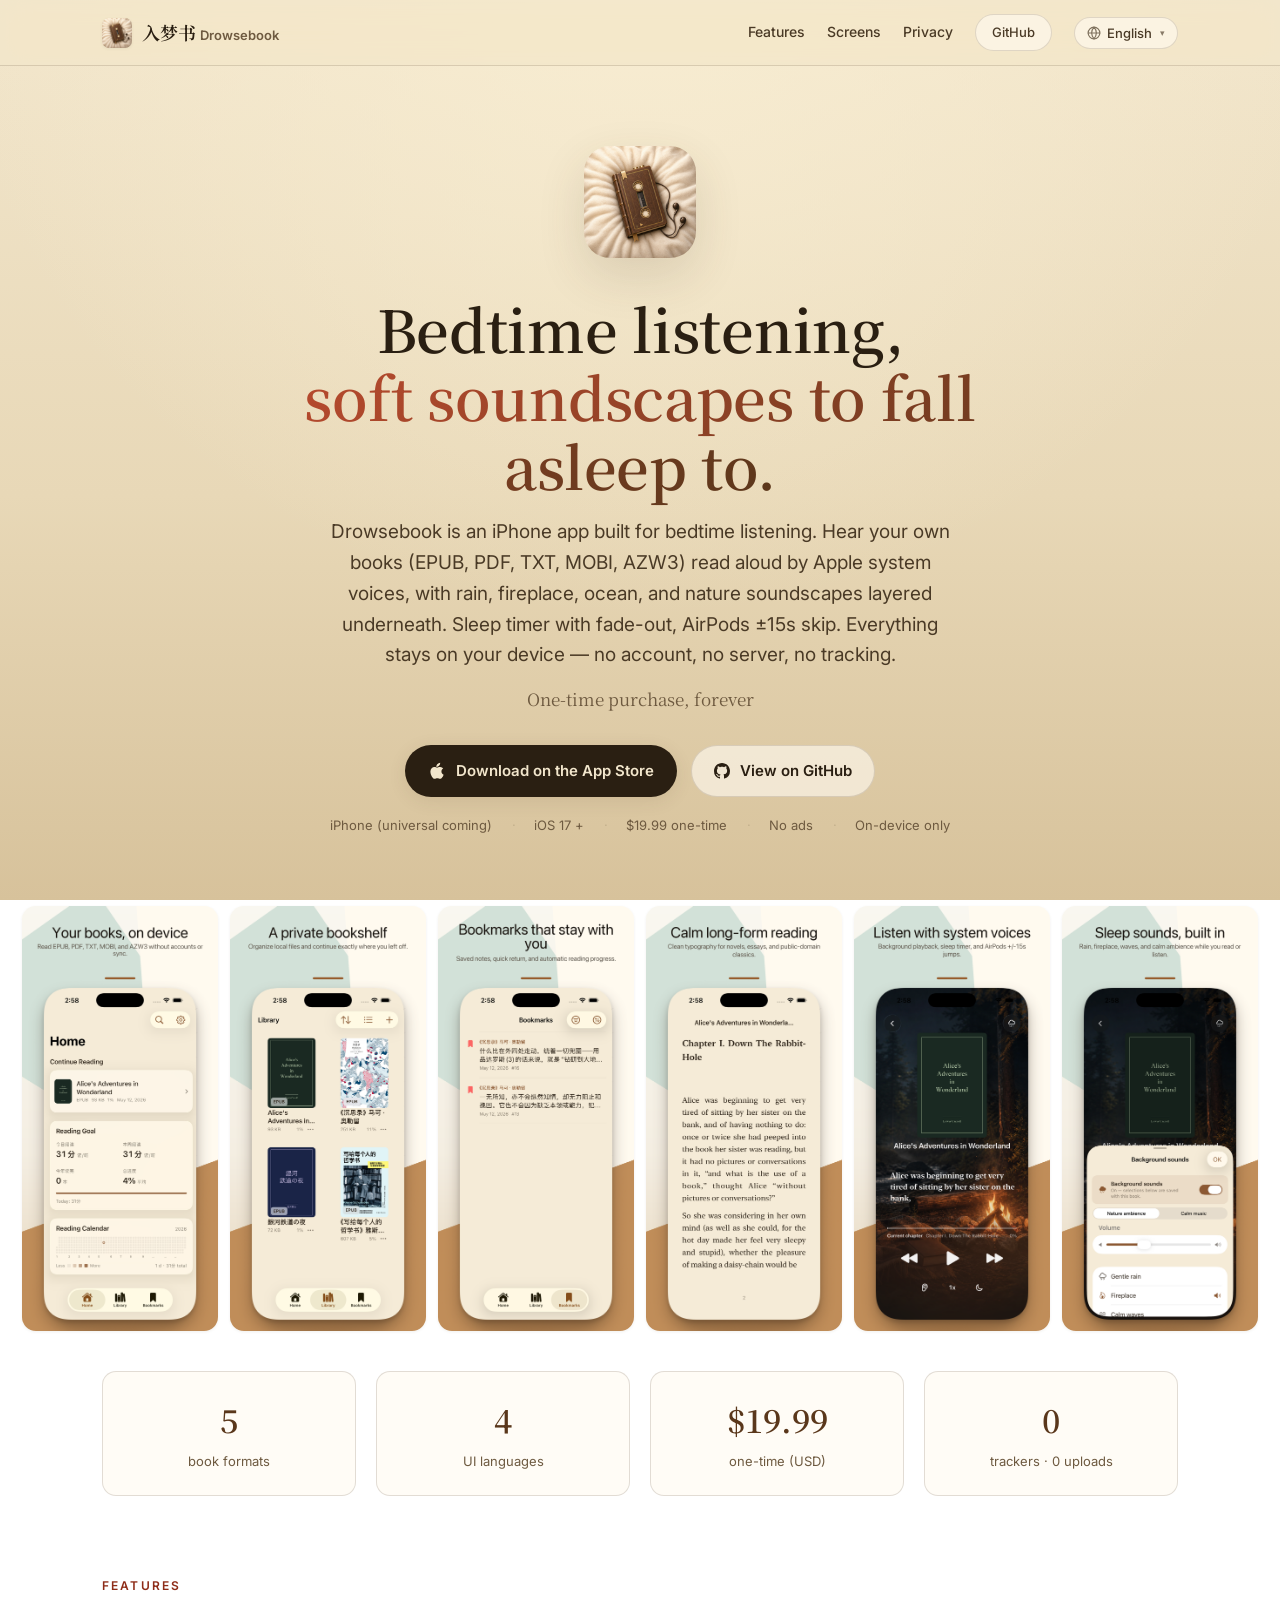
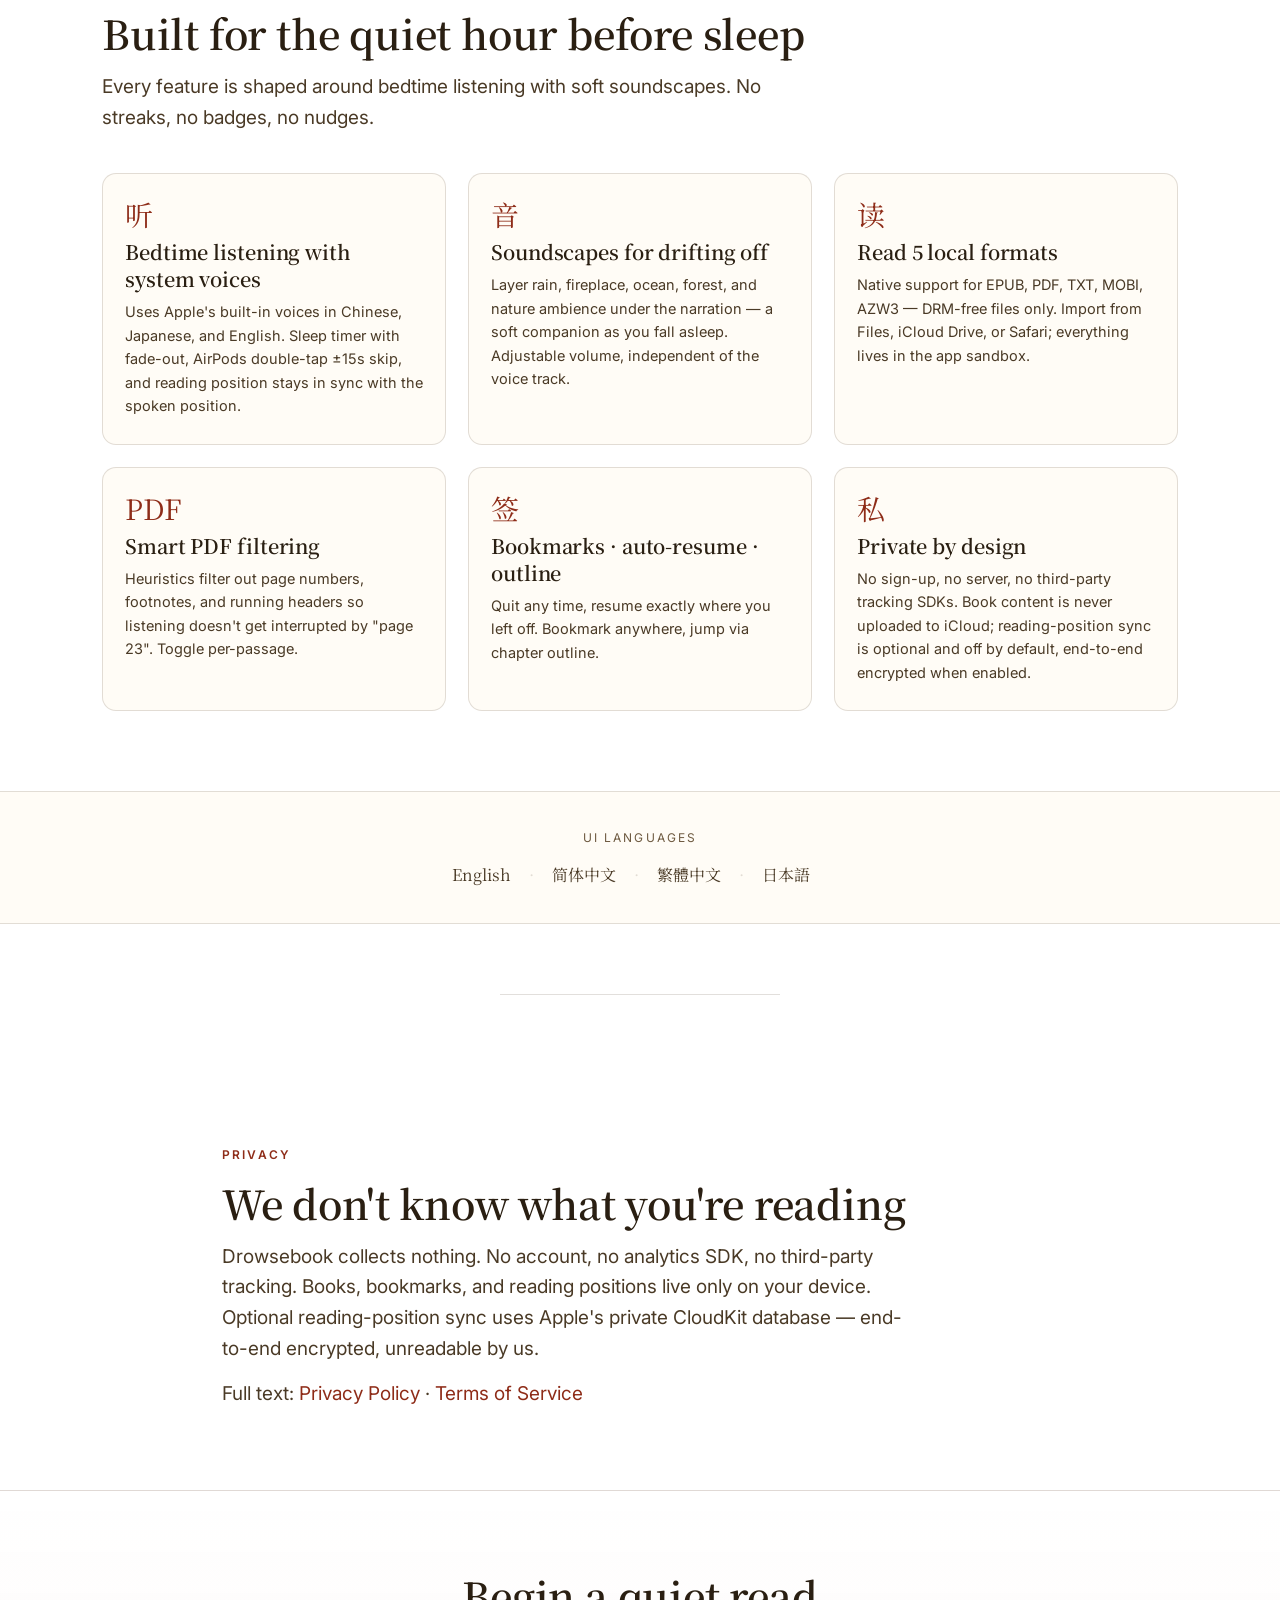
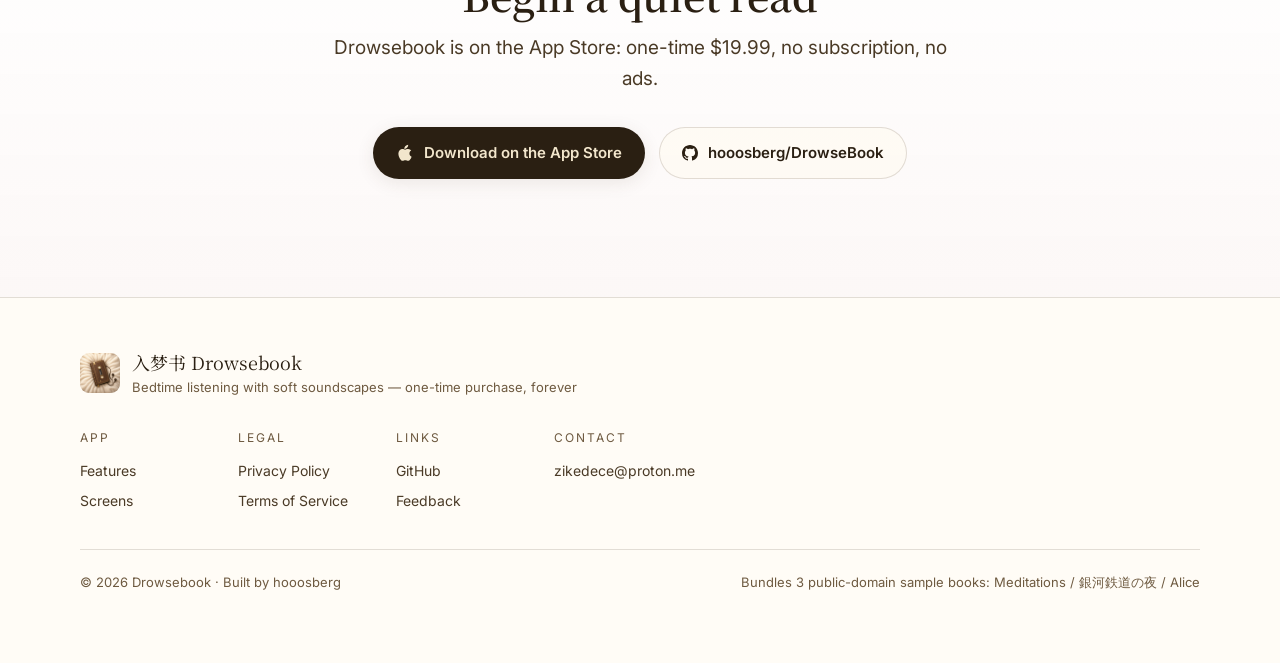
==== index.html @ b9b3e228 "Initial commit: Drowsebook landing page, README, license - index.html / privacy.html / terms.html / " ====
<!DOCTYPE html>
<html lang="en">
<head>
  <meta charset="UTF-8">
  <meta name="viewport" content="width=device-width, initial-scale=1.0">
  <title data-i18n="page.title">Drowsebook — Bedtime listening with soft soundscapes, one-time purchase forever</title>
  <meta name="description" content="Drowsebook is an iPhone app for bedtime listening. Hear your own books (EPUB, PDF, TXT, MOBI, AZW3) read aloud by Apple system voices, layered with rain, fireplace, ocean, and nature soundscapes. Sleep timer, AirPods skip. Local-first, no account, no tracking. One-time $19.99.">
  <meta name="keywords" content="bedtime reading, sleep audiobook, ambient sounds, rain sounds, fireplace, ocean sounds, white noise, sleep timer, EPUB reader, PDF reader, MOBI, AZW3, text-to-speech, TTS, AirPods, local reader, offline reading, iOS reader app, no subscription, one-time purchase, Drowsebook, 入梦书, 入夢書, ドラウズブック">
  <meta name="author" content="Drowsebook">
  <meta name="theme-color" content="#F2E6CC">
  <link rel="canonical" href="https://hooosberg.github.io/DrowseBook/">
  <link rel="alternate" hreflang="x-default" href="https://hooosberg.github.io/DrowseBook/">
  <link rel="alternate" hreflang="zh-Hans" href="https://hooosberg.github.io/DrowseBook/#lang=zh-Hans">
  <link rel="alternate" hreflang="zh-Hant" href="https://hooosberg.github.io/DrowseBook/#lang=zh-Hant">
  <link rel="alternate" hreflang="en" href="https://hooosberg.github.io/DrowseBook/#lang=en">
  <link rel="alternate" hreflang="ja" href="https://hooosberg.github.io/DrowseBook/#lang=ja">
  <link rel="stylesheet" href="./styles.css">
  <link rel="icon" type="image/png" sizes="32x32" href="./icons/app-icon-32.png">
  <link rel="icon" type="image/png" sizes="192x192" href="./icons/app-icon-180.png">
  <link rel="apple-touch-icon" sizes="180x180" href="./icons/app-icon-180.png">

  <!-- Open Graph -->
  <meta property="og:title" content="Drowsebook (入梦书) — Bedtime listening with soft soundscapes">
  <meta property="og:description" content="An iPhone app for bedtime listening. Apple system voices read your own books, layered with rain, fireplace, ocean, and nature soundscapes. Sleep timer, AirPods skip. Local-first, no tracking. One-time $19.99.">
  <meta property="og:type" content="website">
  <meta property="og:url" content="https://hooosberg.github.io/DrowseBook/">
  <meta property="og:image" content="https://hooosberg.github.io/DrowseBook/icons/app-icon-rounded-512.png">
  <meta property="og:locale" content="en_US">
  <meta property="og:locale:alternate" content="zh_CN">
  <meta property="og:locale:alternate" content="zh_TW">
  <meta property="og:locale:alternate" content="ja_JP">
  <meta name="twitter:card" content="summary_large_image">
  <meta name="twitter:title" content="Drowsebook — Bedtime listening with soft soundscapes">
  <meta name="twitter:description" content="iPhone app for bedtime listening. Apple voices read your own EPUB / PDF / TXT / MOBI / AZW3, with rain · fire · ocean · nature ambience. Sleep timer, AirPods skip. $19.99 once.">
  <meta name="twitter:image" content="https://hooosberg.github.io/DrowseBook/icons/app-icon-rounded-512.png">

  <script type="application/ld+json">
  {
    "@context": "https://schema.org",
    "@type": "MobileApplication",
    "name": "Drowsebook (入梦书)",
    "operatingSystem": "iOS 17.0+",
    "applicationCategory": "BookApplication",
    "applicationSubCategory": "Reader, Text-to-Speech",
    "description": "Read your own books (EPUB, PDF, TXT, MOBI, AZW3) on iPhone. Listen with Apple system voices, sleep timer, AirPods ±15s skip. Local-first, no account, no server, no tracking.",
    "url": "https://hooosberg.github.io/DrowseBook/",
    "image": "https://hooosberg.github.io/DrowseBook/icons/app-icon-1024.png",
    "inLanguage": ["zh-Hans","zh-Hant","en","ja"],
    "offers": { "@type": "Offer", "price": "19.99", "priceCurrency": "USD" },
    "downloadUrl": "https://apps.apple.com/app/drowsebook/id0000000000",
    "author": { "@type": "Person", "name": "hooosberg", "url": "https://github.com/hooosberg" }
  }
  </script>
</head>
<body>

<!-- ============================ Nav ============================ -->
<nav class="nav">
  <div class="nav-inner">
    <a href="#top" class="nav-brand">
      <img src="./icons/app-icon-64.png" alt="Drowsebook 入梦书 app icon">
      <span><span class="name-cn">入梦书</span><span class="name-en">Drowsebook</span></span>
    </a>
    <div class="nav-links">
      <a href="#features" data-i18n="nav.features">Features</a>
      <a href="#screens" data-i18n="nav.screenshots">Screens</a>
      <a href="#privacy-promise" data-i18n="nav.privacy">Privacy</a>
      <a href="https://github.com/hooosberg/DrowseBook" class="btn btn-outline" style="padding:7px 16px;font-size:13px" data-i18n="nav.github">GitHub</a>
      <div class="lang-dropdown" data-lang-switcher></div>
    </div>
  </div>
</nav>

<!-- ============================ Hero ============================ -->
<section class="hero" id="top">
  <img src="./icons/app-icon-180.png" alt="Drowsebook app icon" class="hero-icon">
  <h1>
    <span data-i18n="hero.title.l1">Local reading & listening.</span><br>
    <span class="glyph" data-i18n="hero.title.l2">One-time purchase, forever.</span>
  </h1>
  <p class="lede" data-i18n="hero.lede">Drowsebook is a quiet iPhone app for reading your own books — EPUB, PDF, TXT, MOBI, AZW3. Listen with Apple system voices, sleep-timer, AirPods ±15s skip. Files stay on your device — no account, no server, no tracking.</p>
  <p class="subtitle" data-i18n="hero.subtitle">One-time purchase, forever</p>

  <div class="cta-row">
    <a href="https://apps.apple.com/app/drowsebook/id0000000000" class="btn btn-primary" target="_blank" rel="noopener">
      <svg width="18" height="18" viewBox="0 0 384 512" fill="currentColor"><path d="M318.7 268.7c-.2-36.7 16.4-64.4 50-84.8-18.8-26.9-47.2-41.7-84.7-44.6-35.5-2.8-74.3 20.7-88.5 20.7-15 0-49.4-19.7-76.4-19.7C63.3 141.2 4 184.8 4 273.5q0 39.3 14.4 81.2c12.8 36.7 59 126.7 107.2 125.2 25.2-.6 43-17.9 75.8-17.9 31.8 0 48.3 17.9 76.4 17.9 48.6-.7 90.4-82.5 102.6-119.3-65.2-30.7-61.7-90-61.7-91.9zM254.6 100.4C285.3 64 282.5 30.9 281.6 19c-27.6 1.6-59.5 18.8-77.7 39.9-20 22.6-31.7 50.6-29.2 81.9 29.8 2.3 56.9-13 79.9-40.4z"/></svg>
      <span data-i18n="hero.cta.store">Download on the App Store</span>
    </a>
    <a href="https://github.com/hooosberg/DrowseBook" class="btn btn-outline">
      <svg width="16" height="16" viewBox="0 0 16 16" fill="currentColor"><path d="M8 0c4.42 0 8 3.58 8 8a8.013 8.013 0 0 1-5.45 7.59c-.4.08-.55-.17-.55-.38 0-.27.01-1.13.01-2.2 0-.75-.25-1.23-.54-1.48 1.78-.2 3.65-.88 3.65-3.95 0-.88-.31-1.59-.82-2.15.08-.2.36-1.02-.08-2.12 0 0-.67-.22-2.2.82-.64-.18-1.32-.27-2-.27-.68 0-1.36.09-2 .27-1.53-1.03-2.2-.82-2.2-.82-.44 1.1-.16 1.92-.08 2.12-.51.56-.82 1.28-.82 2.15 0 3.06 1.86 3.75 3.64 3.95-.23.2-.44.55-.51 1.07-.46.21-1.61.55-2.33-.66-.15-.24-.6-.83-1.23-.82-.67.01-.27.38.01.53.34.19.73.9.82 1.13.16.45.68 1.31 2.69.94 0 .67.01 1.3.01 1.49 0 .21-.15.45-.55.38A7.995 7.995 0 0 1 0 8c0-4.42 3.58-8 8-8Z"/></svg>
      <span data-i18n="hero.cta.github">View on GitHub</span>
    </a>
  </div>

  <div class="hero-meta">
    <span data-i18n="hero.meta.iphone">iPhone (universal coming)</span>
    <span data-i18n="hero.meta.ios">iOS 17 +</span>
    <span data-i18n="hero.meta.onetime">$19.99 one-time</span>
    <span data-i18n="hero.meta.noads">No ads</span>
    <span data-i18n="hero.meta.local">On-device only</span>
  </div>
</section>

<!-- ============================ Hero poster row ============================ -->
<!-- Per-locale posters live under ./posters/<lang>/<slide>.png and are
     swapped in by i18n.js → swapHeroPosters(). The initial src points at the
     English set so the page never shows broken images before JS boots. -->
<section class="hero-posters" id="screens" aria-label="App screens">
  <div class="hero-poster">
    <img data-poster-img="01-home" src="./posters/en/01-home.png" alt="Your local bookshelf — home tab" loading="eager">
  </div>
  <div class="hero-poster">
    <img data-poster-img="02-bookshelf" src="./posters/en/02-bookshelf.png" alt="Five formats, all local, no DRM" loading="lazy">
  </div>
  <div class="hero-poster">
    <img data-poster-img="03-bookmarks" src="./posters/en/03-bookmarks.png" alt="Bookmarks and auto-resume" loading="lazy">
  </div>
  <div class="hero-poster">
    <img data-poster-img="04-reader" src="./posters/en/04-reader.png" alt="A calm reading view with themes" loading="lazy">
  </div>
  <div class="hero-poster">
    <img data-poster-img="05-listening" src="./posters/en/05-listening.png" alt="Tape-deck style listening with Apple voices" loading="lazy">
  </div>
  <div class="hero-poster">
    <img data-poster-img="06-soundscape" src="./posters/en/06-soundscape.png" alt="Sleep soundscapes" loading="lazy">
  </div>
</section>

<!-- ============================ Stats ============================ -->
<div class="stat-row">
  <div class="stat"><span class="num">5</span><span class="label" data-i18n="stat.formats">book formats</span></div>
  <div class="stat"><span class="num">4</span><span class="label" data-i18n="stat.langs">UI languages</span></div>
  <div class="stat"><span class="num">$19.99</span><span class="label" data-i18n="stat.price">one-time (USD)</span></div>
  <div class="stat"><span class="num">0</span><span class="label" data-i18n="stat.tracking">trackers · 0 uploads</span></div>
</div>

<!-- ============================ Features ============================ -->
<section class="section" id="features">
  <p class="eyebrow" data-i18n="feat.eyebrow">Features</p>
  <h2 data-i18n="feat.title">Built for one quiet read at a time</h2>
  <p class="lede" data-i18n="feat.lede">Every feature is shaped around "your books, listened to or read by you". No streaks, no badges, no nudges.</p>

  <div class="features">
    <div class="feature">
      <div class="feature-glyph">听</div>
      <h3 data-i18n="feat.1.title">Bedtime listening with system voices</h3>
      <p data-i18n="feat.1.body">Listen with Apple's built-in voices. Sleep timer with fade-out, AirPods double-tap ±15s skip, reading-position stays in sync.</p>
    </div>
    <div class="feature">
      <div class="feature-glyph">音</div>
      <h3 data-i18n="feat.2.title">Soundscapes for drifting off</h3>
      <p data-i18n="feat.2.body">Layer rain, fireplace, ocean, forest, and nature ambience under the narration — a soft companion as you fall asleep.</p>
    </div>
    <div class="feature">
      <div class="feature-glyph">读</div>
      <h3 data-i18n="feat.3.title">Read 5 local formats</h3>
      <p data-i18n="feat.3.body">Native support for EPUB, PDF, TXT, MOBI, AZW3 — DRM-free files only. Imports from Files, iCloud Drive, or Safari.</p>
    </div>
    <div class="feature">
      <div class="feature-glyph">PDF</div>
      <h3 data-i18n="feat.4.title">Smart PDF filtering</h3>
      <p data-i18n="feat.4.body">Heuristics filter out page numbers, footnotes, and running headers so listening doesn't get interrupted.</p>
    </div>
    <div class="feature">
      <div class="feature-glyph">签</div>
      <h3 data-i18n="feat.5.title">Bookmarks · auto-resume · outline</h3>
      <p data-i18n="feat.5.body">Quit any time, resume exactly where you left off. Bookmark anywhere, jump via chapter outline.</p>
    </div>
    <div class="feature">
      <div class="feature-glyph">私</div>
      <h3 data-i18n="feat.6.title">Private by design</h3>
      <p data-i18n="feat.6.body">No sign-up, no server, no third-party tracking SDKs.</p>
    </div>
  </div>
</section>

<!-- ============================ Languages strip ============================ -->
<div class="lang-strip">
  <p class="lang-strip-label" data-i18n="lang.label">UI languages</p>
  <div class="lang-list">
    <span>English</span><span>简体中文</span><span>繁體中文</span><span>日本語</span>
  </div>
</div>

<div class="divider"></div>

<!-- ============================ Privacy promise ============================ -->
<section class="section section-narrow" id="privacy-promise">
  <p class="eyebrow" data-i18n="priv.eyebrow">Privacy</p>
  <h2 data-i18n="priv.title">We don't know what you're reading</h2>
  <p class="lede" data-i18n="priv.body">Drowsebook collects nothing. No account, no analytics SDK, no third-party tracking. Books, bookmarks, and reading positions live only on your device.</p>
  <p class="lede" style="margin-top:14px">
    <span data-i18n="priv.links">Full text:</span>
    <a href="./privacy.html" data-i18n="priv.link.privacy">Privacy Policy</a> ·
    <a href="./terms.html" data-i18n="priv.link.terms">Terms of Service</a>
  </p>
</section>

<!-- ============================ Final CTA ============================ -->
<section class="cta-section" id="download">
  <h2 data-i18n="cta.title">Begin a quiet read</h2>
  <p class="lede" style="margin:14px auto 28px" data-i18n="cta.body">Drowsebook is on the App Store: one-time $19.99, no subscription, no ads.</p>
  <div class="cta-row">
    <a href="https://apps.apple.com/app/drowsebook/id0000000000" class="btn btn-primary" target="_blank" rel="noopener">
      <svg width="18" height="18" viewBox="0 0 384 512" fill="currentColor"><path d="M318.7 268.7c-.2-36.7 16.4-64.4 50-84.8-18.8-26.9-47.2-41.7-84.7-44.6-35.5-2.8-74.3 20.7-88.5 20.7-15 0-49.4-19.7-76.4-19.7C63.3 141.2 4 184.8 4 273.5q0 39.3 14.4 81.2c12.8 36.7 59 126.7 107.2 125.2 25.2-.6 43-17.9 75.8-17.9 31.8 0 48.3 17.9 76.4 17.9 48.6-.7 90.4-82.5 102.6-119.3-65.2-30.7-61.7-90-61.7-91.9zM254.6 100.4C285.3 64 282.5 30.9 281.6 19c-27.6 1.6-59.5 18.8-77.7 39.9-20 22.6-31.7 50.6-29.2 81.9 29.8 2.3 56.9-13 79.9-40.4z"/></svg>
      <span data-i18n="hero.cta.store">Download on the App Store</span>
    </a>
    <a href="https://github.com/hooosberg/DrowseBook" class="btn btn-outline">
      <svg width="16" height="16" viewBox="0 0 16 16" fill="currentColor"><path d="M8 0c4.42 0 8 3.58 8 8a8.013 8.013 0 0 1-5.45 7.59c-.4.08-.55-.17-.55-.38 0-.27.01-1.13.01-2.2 0-.75-.25-1.23-.54-1.48 1.78-.2 3.65-.88 3.65-3.95 0-.88-.31-1.59-.82-2.15.08-.2.36-1.02-.08-2.12 0 0-.67-.22-2.2.82-.64-.18-1.32-.27-2-.27-.68 0-1.36.09-2 .27-1.53-1.03-2.2-.82-2.2-.82-.44 1.1-.16 1.92-.08 2.12-.51.56-.82 1.28-.82 2.15 0 3.06 1.86 3.75 3.64 3.95-.23.2-.44.55-.51 1.07-.46.21-1.61.55-2.33-.66-.15-.24-.6-.83-1.23-.82-.67.01-.27.38.01.53.34.19.73.9.82 1.13.16.45.68 1.31 2.69.94 0 .67.01 1.3.01 1.49 0 .21-.15.45-.55.38A7.995 7.995 0 0 1 0 8c0-4.42 3.58-8 8-8Z"/></svg>
      hooosberg/DrowseBook
    </a>
  </div>
</section>

<!-- ============================ Footer ============================ -->
<footer>
  <div class="foot-inner">
    <div class="foot-brand">
      <img src="./icons/app-icon-96.png" alt="Drowsebook">
      <div>
        <div>入梦书 Drowsebook</div>
        <div style="font-size:13px;color:var(--muted);font-family:var(--sans);font-weight:400" data-i18n="foot.tagline">Local reading & listening, one-time purchase forever</div>
      </div>
    </div>
    <div class="foot-links">
      <div class="foot-col">
        <span class="foot-col-title" data-i18n="foot.app">App</span>
        <a href="#features" data-i18n="feat.eyebrow">Features</a>
        <a href="#screens" data-i18n="nav.screenshots">Screens</a>
      </div>
      <div class="foot-col">
        <span class="foot-col-title" data-i18n="foot.legal">Legal</span>
        <a href="./privacy.html" data-i18n="priv.link.privacy">Privacy Policy</a>
        <a href="./terms.html" data-i18n="priv.link.terms">Terms of Service</a>
      </div>
      <div class="foot-col">
        <span class="foot-col-title" data-i18n="foot.links">Links</span>
        <a href="https://github.com/hooosberg/DrowseBook" data-i18n="foot.repo">GitHub</a>
        <a href="https://github.com/hooosberg/DrowseBook/issues" data-i18n="foot.feedback">Feedback</a>
      </div>
      <div class="foot-col">
        <span class="foot-col-title" data-i18n="foot.contact">Contact</span>
        <a href="mailto:zikedece@proton.me">zikedece@proton.me</a>
      </div>
    </div>
  </div>
  <div class="foot-bottom">
    <span data-i18n="foot.copyright">© 2026 Drowsebook · Built by hooosberg</span>
    <span data-i18n="foot.fontnote">Bundles 3 public-domain sample books: Meditations / 銀河鉄道の夜 / Alice</span>
  </div>
</footer>

<script src="./i18n.js"></script>
</body>
</html>
---- styles.css ----
/* Rushi (如是) — landing styles
   A warm, paper-and-ink palette inspired by the in-app theme: cream paper,
   sandalwood, vermillion accent, slate ink. Mobile-first, no JS framework. */

@import url('https://fonts.googleapis.com/css2?family=Noto+Serif+SC:wght@400;500;600;700&family=Inter:wght@400;500;600;700;800&display=swap');

*, *::before, *::after { margin: 0; padding: 0; box-sizing: border-box; }

:root {
  --paper:     #F2E6CC;
  --paper-2:   #E8D8B7;
  --paper-3:   #D7C29B;
  --ink:       #2A1F12;
  --ink-2:     #4A3A26;
  --muted:     #6E5A40;
  --line:      rgba(74, 58, 38, 0.16);
  --wood:      #5A371B;
  --wood-deep: #2A1408;
  --wood-light:#8C5A36;
  --vermilion: #B84A2E;
  --vermilion-dark: #8E2C18;
  --jade:      #4F7A60;
  --gold:      #B98A3C;
  --surface:   rgba(255, 250, 240, 0.62);
  --surface-2: rgba(255, 250, 240, 0.92);
  --shadow-sm: 0 1px 3px rgba(74, 58, 38, 0.08);
  --shadow-md: 0 4px 18px rgba(74, 58, 38, 0.10);
  --shadow-lg: 0 18px 48px rgba(74, 58, 38, 0.14);
  --radius:    14px;
  --radius-lg: 22px;
  --max-w:     1120px;
  --serif: 'Noto Serif SC', 'Songti SC', 'Songti TC', serif;
  --sans:  'Inter', -apple-system, BlinkMacSystemFont, 'Segoe UI', sans-serif;
}

html { scroll-behavior: smooth; }

body {
  font-family: var(--sans);
  color: var(--ink);
  background:
    radial-gradient(circle at 50% -10%, #F8EDD2 0%, transparent 60%),
    linear-gradient(180deg, var(--paper) 0%, var(--paper-2) 55%, var(--paper-3) 100%);
  background-attachment: fixed;
  min-height: 100vh;
  line-height: 1.62;
  -webkit-font-smoothing: antialiased;
  text-rendering: optimizeLegibility;
}

a { color: var(--vermilion-dark); text-decoration: none; }
a:hover { color: var(--vermilion); text-decoration: underline; text-underline-offset: 2px; }

/* ------------ Nav ------------ */
.nav {
  position: sticky; top: 0; z-index: 50;
  backdrop-filter: saturate(140%) blur(14px);
  -webkit-backdrop-filter: saturate(140%) blur(14px);
  background: rgba(242, 230, 204, 0.72);
  border-bottom: 1px solid var(--line);
}
.nav-inner {
  max-width: var(--max-w); margin: 0 auto;
  padding: 14px 22px;
  display: flex; align-items: center; gap: 18px;
}
.nav-brand { display: flex; align-items: center; gap: 10px; font-weight: 600; color: var(--ink); }
.nav-brand img { width: 30px; height: 30px; border-radius: 7px; box-shadow: var(--shadow-sm); }
.nav-brand .name-cn { font-family: var(--serif); font-size: 18px; }
.nav-brand .name-en { font-size: 13px; color: var(--muted); margin-left: 4px; }
.nav-links { margin-left: auto; display: flex; gap: 22px; align-items: center; }
.nav-links a { color: var(--ink-2); font-size: 14px; font-weight: 500; }
.nav-links a:hover { color: var(--vermilion-dark); text-decoration: none; }
@media (max-width: 720px) {
  .nav-links a:not(.btn) { display: none; }
}

/* ------------ Layout ------------ */
.section {
  max-width: var(--max-w); margin: 0 auto;
  padding: 80px 22px;
}
.section-narrow { max-width: 880px; }

.eyebrow {
  font-size: 12px; letter-spacing: 0.18em; text-transform: uppercase;
  color: var(--vermilion-dark); font-weight: 600;
  margin-bottom: 14px;
}

h1, h2, h3 {
  font-family: var(--serif); color: var(--ink); letter-spacing: -0.005em;
  font-weight: 600;
}
h1 { font-size: clamp(36px, 6vw, 58px); line-height: 1.18; }
h2 { font-size: clamp(28px, 4vw, 40px); line-height: 1.22; margin-bottom: 14px; }
h3 { font-size: 20px; line-height: 1.35; }
.lede { font-size: clamp(16px, 1.6vw, 19px); color: var(--ink-2); max-width: 640px; }

/* ------------ Hero ------------ */
.hero {
  text-align: center;
  padding: 80px 22px 40px;
  max-width: 880px; margin: 0 auto;
}
.hero-icon {
  width: 112px; height: 112px;
  border-radius: 26px;
  box-shadow: var(--shadow-lg);
  margin-bottom: 28px;
}
.hero h1 {
  margin: 0 auto 18px;
  max-width: 780px;
}
.hero h1 .glyph {
  font-family: var(--serif);
  background: linear-gradient(135deg, var(--vermilion) 0%, var(--wood) 100%);
  -webkit-background-clip: text;
  background-clip: text;
  color: transparent;
}
.hero p.lede { margin: 0 auto 14px; }
.hero p.subtitle { color: var(--muted); margin-top: 6px; font-family: var(--serif); font-size: 17px; }

.cta-row {
  display: flex; gap: 14px; justify-content: center; flex-wrap: wrap;
  margin: 32px 0 18px;
}
.btn {
  display: inline-flex; align-items: center; gap: 10px;
  padding: 13px 22px; border-radius: 999px;
  font-size: 15px; font-weight: 600;
  border: 1.5px solid transparent;
  transition: transform 0.15s ease, box-shadow 0.15s ease, background-color 0.15s ease;
  cursor: pointer; text-decoration: none;
}
.btn:hover { transform: translateY(-1px); text-decoration: none; }
.btn-primary {
  background: var(--ink); color: var(--paper);
  box-shadow: var(--shadow-md);
}
.btn-primary:hover { background: var(--wood-deep); color: var(--paper); box-shadow: var(--shadow-lg); }
.btn-outline {
  background: var(--surface);
  color: var(--ink);
  border-color: var(--line);
}
.btn-outline:hover { background: var(--surface-2); color: var(--ink); border-color: var(--ink); }
.btn svg { flex-shrink: 0; }

.hero-meta {
  display: flex; gap: 20px; justify-content: center; flex-wrap: wrap;
  font-size: 13px; color: var(--muted);
  margin-top: 8px;
}
.hero-meta span::before { content: "·"; margin-right: 18px; color: var(--line); }
.hero-meta span:first-child::before { content: ""; margin: 0; }

/* ------------ Language dropdown ------------ */
.lang-dropdown { position: relative; }
.lang-dropdown-trigger {
  display: inline-flex; align-items: center; gap: 6px;
  padding: 7px 12px;
  border-radius: 999px;
  background: var(--surface);
  border: 1px solid var(--line);
  color: var(--ink-2);
  font-size: 13px; font-weight: 500;
  cursor: pointer;
  transition: background-color 0.15s ease, border-color 0.15s ease;
  font-family: var(--sans);
}
.lang-dropdown-trigger:hover { background: var(--surface-2); border-color: var(--ink); color: var(--ink); }
.lang-dropdown-trigger svg { opacity: 0.7; }
.lang-dropdown-trigger .caret { font-size: 9px; opacity: 0.65; margin-left: 2px; }
.lang-dropdown-menu {
  position: absolute; top: calc(100% + 6px); right: 0;
  min-width: 168px;
  background: rgba(255, 250, 240, 0.97);
  backdrop-filter: blur(14px);
  -webkit-backdrop-filter: blur(14px);
  border: 1px solid var(--line);
  border-radius: 14px;
  box-shadow: var(--shadow-md);
  padding: 6px;
  display: none;
  z-index: 200;
}
.lang-dropdown-menu.open { display: block; }
.lang-dropdown-item {
  display: block;
  width: 100%;
  text-align: left;
  padding: 8px 14px;
  font-size: 13.5px;
  color: var(--ink-2);
  background: transparent;
  border: none; border-radius: 8px;
  cursor: pointer;
  font-family: var(--sans);
  transition: background-color 0.12s ease, color 0.12s ease;
}
.lang-dropdown-item:hover { background: rgba(74, 58, 38, 0.06); color: var(--ink); }
.lang-dropdown-item.active { color: var(--ink); font-weight: 600; background: rgba(184, 74, 46, 0.08); }
.lang-dropdown-item.active::before { content: "✓ "; color: var(--vermilion-dark); font-weight: 700; }

/* ------------ Hero poster row ------------ */
.hero-posters {
  max-width: 1320px;
  margin: 30px auto 0;
  padding: 0 22px;
  display: grid;
  grid-template-columns: repeat(6, 1fr);
  gap: 12px;
}
.hero-poster {
  border-radius: var(--radius);
  overflow: hidden;
  background: rgba(255, 250, 240, 0.45);
  box-shadow: var(--shadow-sm);
  transition: transform 0.25s ease, box-shadow 0.25s ease;
}
.hero-poster:hover {
  transform: translateY(-3px);
  box-shadow: var(--shadow-md);
}
.hero-poster img {
  width: 100%; height: auto; display: block;
}
@media (max-width: 900px) {
  .hero-posters { grid-template-columns: repeat(3, 1fr); }
}
@media (max-width: 580px) {
  .hero-posters {
    grid-template-columns: none;
    grid-auto-flow: column;
    grid-auto-columns: 65%;
    overflow-x: auto;
    scroll-snap-type: x mandatory;
    padding: 0 16px;
    gap: 12px;
  }
  .hero-posters > .hero-poster { scroll-snap-align: center; }
}

/* ------------ Stats / facts ------------ */
.stat-row {
  display: grid;
  grid-template-columns: repeat(auto-fit, minmax(160px, 1fr));
  gap: 20px;
  max-width: var(--max-w); margin: 40px auto 0;
  padding: 0 22px;
}
.stat {
  text-align: center;
  padding: 22px 16px;
  background: var(--surface);
  border: 1px solid var(--line);
  border-radius: var(--radius);
}
.stat .num { font-family: var(--serif); font-size: 32px; font-weight: 600; color: var(--wood); display: block; }
.stat .label { font-size: 13px; color: var(--muted); margin-top: 6px; display: block; }

/* ------------ Features ------------ */
.features {
  display: grid;
  grid-template-columns: repeat(auto-fit, minmax(260px, 1fr));
  gap: 22px;
  margin-top: 40px;
}
.feature {
  background: var(--surface);
  border: 1px solid var(--line);
  border-radius: var(--radius);
  padding: 26px 22px;
  transition: transform 0.2s ease, box-shadow 0.2s ease;
}
.feature:hover { transform: translateY(-2px); box-shadow: var(--shadow-md); }
.feature-glyph {
  font-family: var(--serif);
  font-size: 28px; color: var(--vermilion-dark);
  display: inline-block; margin-bottom: 10px;
  line-height: 1;
}
.feature h3 { margin-bottom: 8px; }
.feature p { color: var(--ink-2); font-size: 14.5px; }

/* ------------ Screenshots strip ------------ */
.shots {
  display: grid;
  grid-template-columns: repeat(auto-fit, minmax(190px, 1fr));
  gap: 18px;
  margin-top: 36px;
}
.shot {
  border-radius: var(--radius);
  overflow: hidden;
  background: var(--surface);
  box-shadow: var(--shadow-sm);
  border: 1px solid var(--line);
}
.shot img { width: 100%; height: auto; display: block; }
.shot-caption { padding: 12px 14px; font-size: 13px; color: var(--ink-2); font-weight: 500; }

/* ------------ Languages strip ------------ */
.lang-strip {
  text-align: center;
  background: var(--surface);
  border-top: 1px solid var(--line);
  border-bottom: 1px solid var(--line);
  padding: 36px 22px;
}
.lang-strip-label {
  font-size: 12px; letter-spacing: 0.18em; text-transform: uppercase;
  color: var(--muted); margin-bottom: 14px;
}
.lang-list {
  display: flex; flex-wrap: wrap; justify-content: center;
  gap: 8px 18px;
  font-family: var(--serif);
  font-size: 16px;
  color: var(--ink-2);
  max-width: 760px; margin: 0 auto;
}
.lang-list span { white-space: nowrap; }
.lang-list span::after {
  content: "·"; margin-left: 18px; color: var(--line);
}
.lang-list span:last-child::after { content: ""; }

/* ------------ Sutras / open-source ------------ */
.sutras-grid {
  display: grid;
  grid-template-columns: repeat(auto-fit, minmax(260px, 1fr));
  gap: 18px;
  margin-top: 28px;
}
.sutra-card {
  background: var(--surface-2);
  border: 1px solid var(--line);
  border-radius: var(--radius);
  padding: 22px;
}
.sutra-card .title-cn {
  font-family: var(--serif); font-size: 20px; font-weight: 600; color: var(--ink);
  margin-bottom: 4px;
}
.sutra-card .title-en { font-size: 13px; color: var(--muted); margin-bottom: 14px; }
.sutra-card .meta { font-size: 13px; color: var(--ink-2); }
.sutra-card .meta strong { color: var(--ink); }

/* ------------ CTA section ------------ */
.cta-section {
  text-align: center;
  background:
    linear-gradient(180deg, transparent 0%, rgba(184, 74, 46, 0.04) 100%);
  padding: 80px 22px 100px;
  border-top: 1px solid var(--line);
}

/* ------------ Footer ------------ */
footer {
  padding: 50px 22px 70px;
  border-top: 1px solid var(--line);
  background: var(--surface);
}
.foot-inner {
  max-width: var(--max-w); margin: 0 auto;
  display: flex; flex-wrap: wrap; gap: 30px;
  justify-content: space-between; align-items: flex-start;
}
.foot-brand {
  display: flex; align-items: center; gap: 12px;
  font-family: var(--serif); font-size: 18px; color: var(--ink);
}
.foot-brand img { width: 40px; height: 40px; border-radius: 9px; }
.foot-links { display: flex; gap: 28px; flex-wrap: wrap; }
.foot-col { display: flex; flex-direction: column; gap: 8px; min-width: 130px; }
.foot-col-title {
  font-size: 12px; letter-spacing: 0.16em; text-transform: uppercase;
  color: var(--muted); margin-bottom: 4px;
}
.foot-col a { color: var(--ink-2); font-size: 14px; }
.foot-col a:hover { color: var(--vermilion-dark); }
.foot-bottom {
  max-width: var(--max-w); margin: 36px auto 0;
  padding-top: 22px; border-top: 1px solid var(--line);
  display: flex; justify-content: space-between; flex-wrap: wrap; gap: 16px;
  font-size: 13px; color: var(--muted);
}

/* ------------ Legal pages ------------ */
.legal-page {
  max-width: 760px; margin: 0 auto;
  padding: 60px 22px 80px;
  font-size: 16px; line-height: 1.78;
  color: var(--ink-2);
}
.legal-page h1 {
  font-size: 38px; color: var(--ink); margin-bottom: 8px;
}
.legal-page h2 {
  font-size: 22px; color: var(--ink); margin: 36px 0 10px;
  padding-top: 16px; border-top: 1px solid var(--line);
}
.legal-page h2:first-of-type { padding-top: 0; border-top: none; }
.legal-page p { margin-bottom: 14px; }
.legal-page ul, .legal-page ol { padding-left: 22px; margin-bottom: 14px; }
.legal-page li { margin-bottom: 6px; }
.legal-page table {
  width: 100%; margin: 12px 0 18px;
  border-collapse: collapse; font-size: 14.5px;
}
.legal-page th, .legal-page td {
  text-align: left; vertical-align: top;
  padding: 10px 12px;
  border-bottom: 1px solid var(--line);
}
.legal-page th { background: var(--surface); color: var(--ink); font-weight: 600; }
.legal-page code {
  background: rgba(74, 58, 38, 0.08);
  padding: 2px 6px; border-radius: 4px;
  font-size: 13.5px; font-family: ui-monospace, SF Mono, Menlo, monospace;
}
.legal-page .updated {
  color: var(--muted); font-size: 14px; margin-bottom: 28px;
}
.back-link {
  display: inline-block; margin-bottom: 32px;
  color: var(--muted); font-size: 14px;
}

/* ------------ Misc ------------ */
.divider {
  height: 1px; background: var(--line); margin: 70px auto;
  max-width: 280px;
}
.section h2 + .lede { margin-top: 8px; max-width: 700px; }
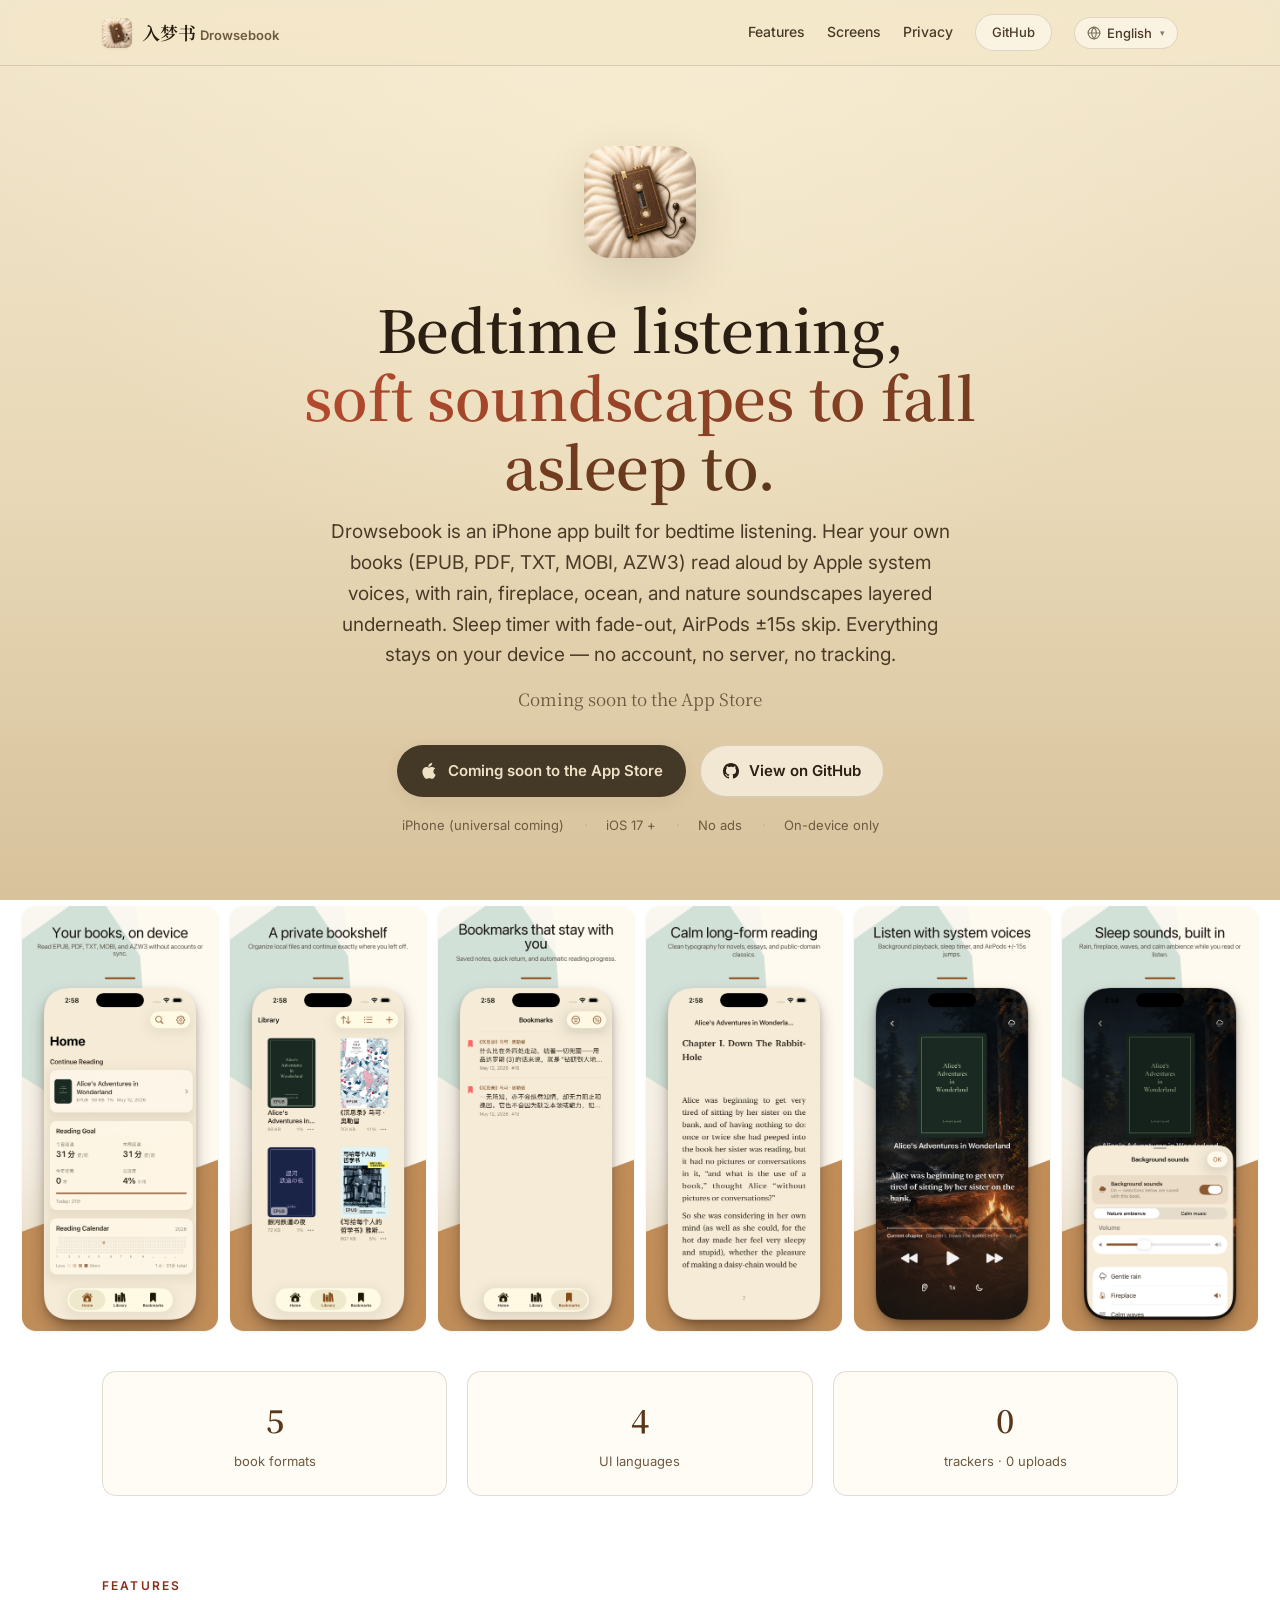
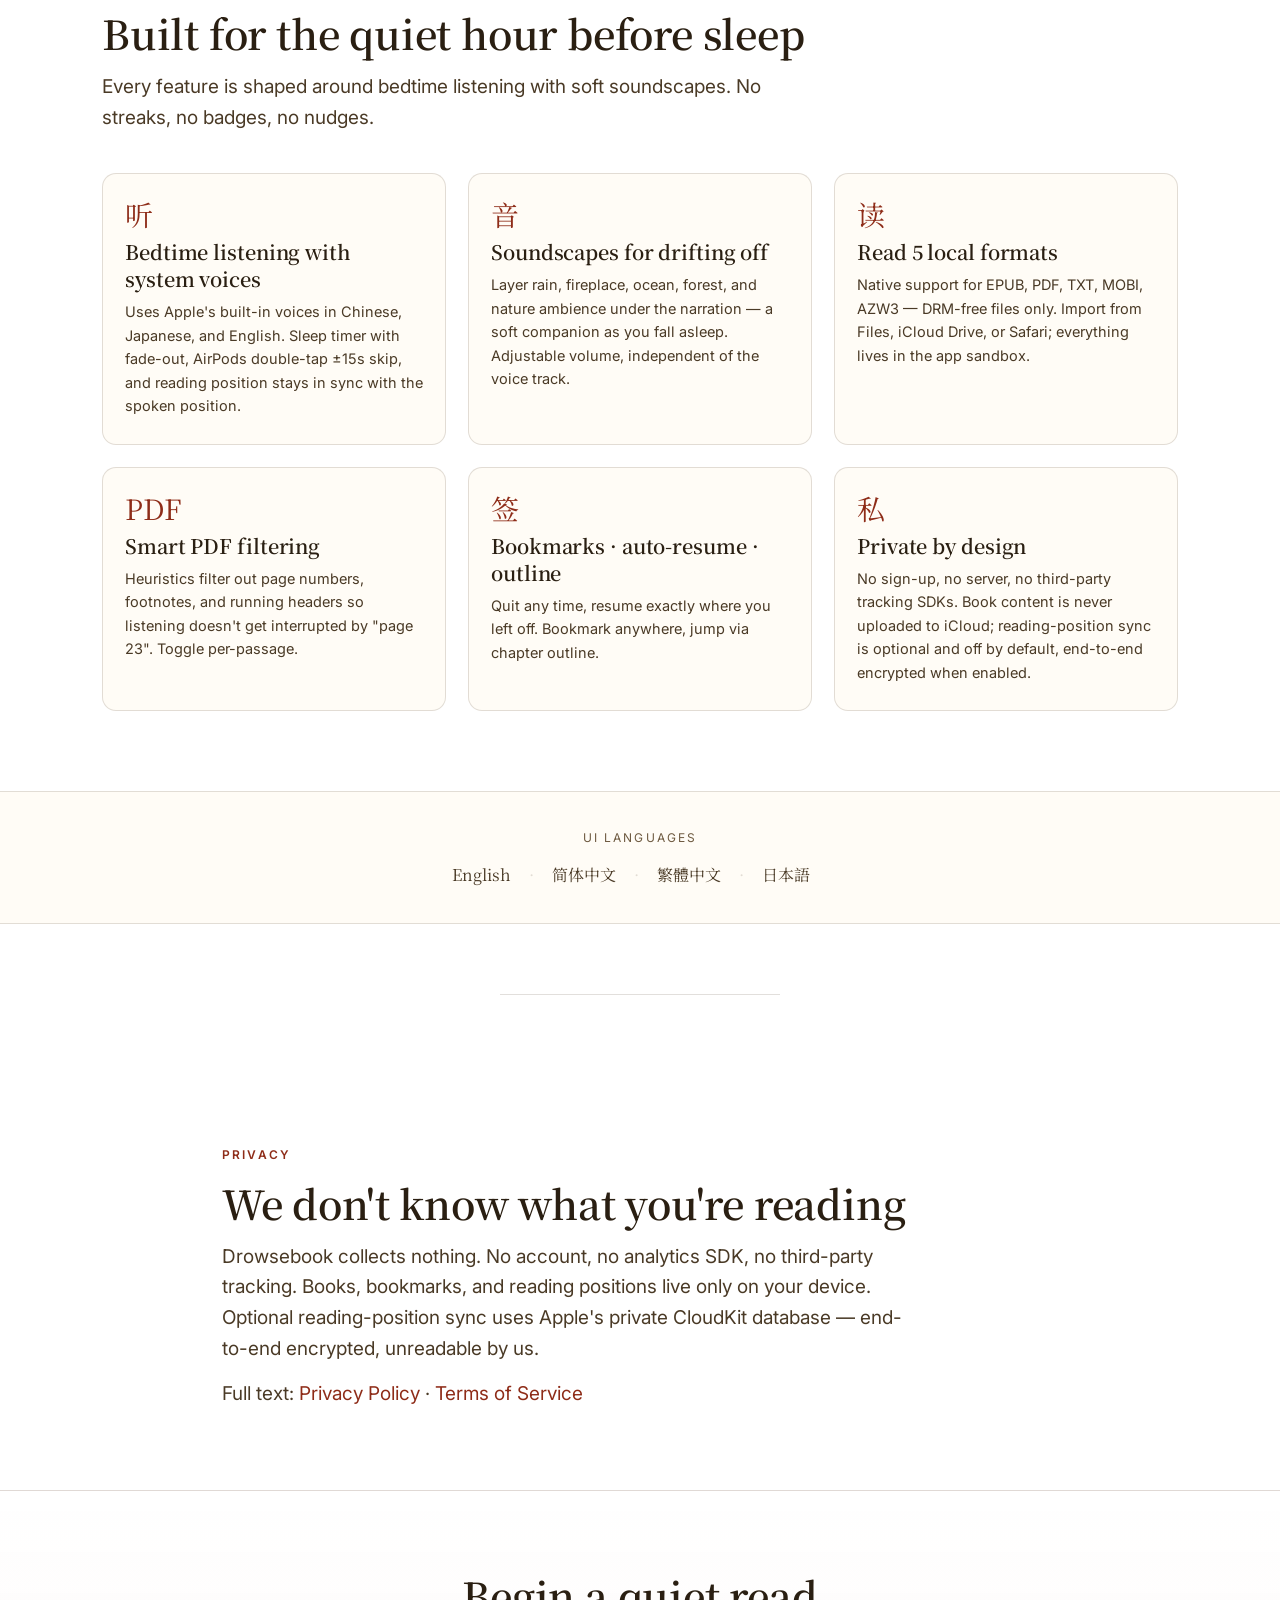
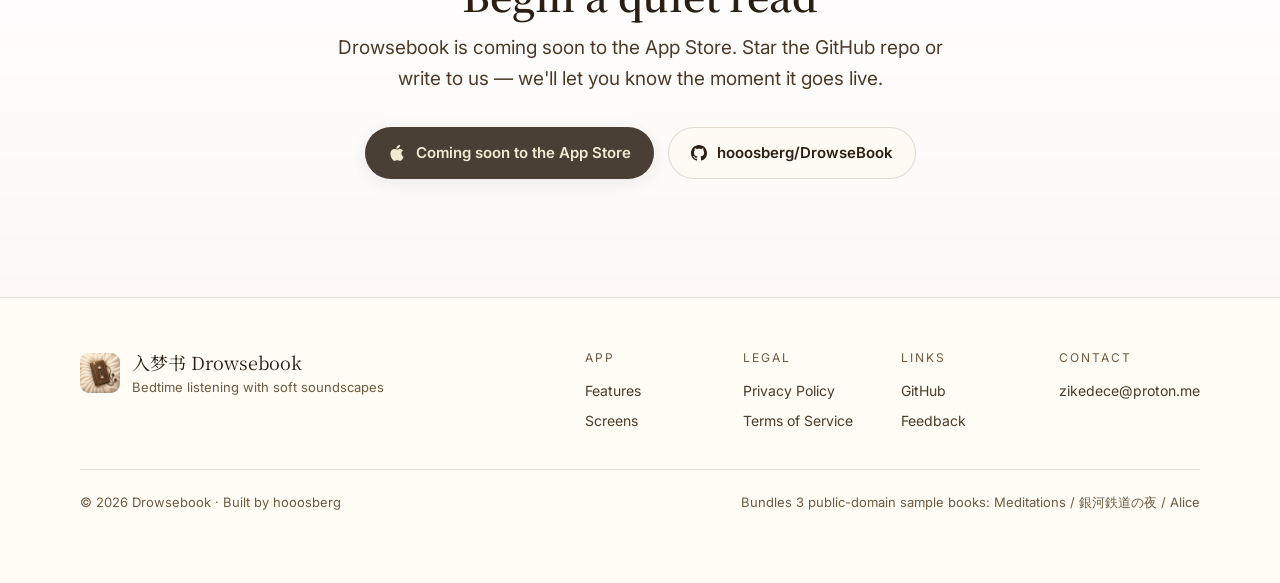
==== commit 8c8b48f6: "Pre-launch: remove price mentions, switch CTAs to "Coming Soon" App is not yet on the App Store and " ====
--- a/index.html
+++ b/index.html
@@ -3,9 +3,9 @@
 <head>
   <meta charset="UTF-8">
   <meta name="viewport" content="width=device-width, initial-scale=1.0">
-  <title data-i18n="page.title">Drowsebook — Bedtime listening with soft soundscapes, one-time purchase forever</title>
-  <meta name="description" content="Drowsebook is an iPhone app for bedtime listening. Hear your own books (EPUB, PDF, TXT, MOBI, AZW3) read aloud by Apple system voices, layered with rain, fireplace, ocean, and nature soundscapes. Sleep timer, AirPods skip. Local-first, no account, no tracking. One-time $19.99.">
-  <meta name="keywords" content="bedtime reading, sleep audiobook, ambient sounds, rain sounds, fireplace, ocean sounds, white noise, sleep timer, EPUB reader, PDF reader, MOBI, AZW3, text-to-speech, TTS, AirPods, local reader, offline reading, iOS reader app, no subscription, one-time purchase, Drowsebook, 入梦书, 入夢書, ドラウズブック">
+  <title data-i18n="page.title">Drowsebook — Bedtime listening with soft soundscapes</title>
+  <meta name="description" content="Drowsebook is an iPhone app for bedtime listening. Hear your own books (EPUB, PDF, TXT, MOBI, AZW3) read aloud by Apple system voices, layered with rain, fireplace, ocean, and nature soundscapes. Sleep timer, AirPods skip. Local-first, no account, no tracking.">
+  <meta name="keywords" content="bedtime reading, sleep audiobook, ambient sounds, rain sounds, fireplace, ocean sounds, white noise, sleep timer, EPUB reader, PDF reader, MOBI, AZW3, text-to-speech, TTS, AirPods, local reader, offline reading, iOS reader app, Drowsebook, 入梦书, 入夢書, ドラウズブック">
   <meta name="author" content="Drowsebook">
   <meta name="theme-color" content="#F2E6CC">
   <link rel="canonical" href="https://hooosberg.github.io/DrowseBook/">
@@ -21,7 +21,7 @@
 
   <!-- Open Graph -->
   <meta property="og:title" content="Drowsebook (入梦书) — Bedtime listening with soft soundscapes">
-  <meta property="og:description" content="An iPhone app for bedtime listening. Apple system voices read your own books, layered with rain, fireplace, ocean, and nature soundscapes. Sleep timer, AirPods skip. Local-first, no tracking. One-time $19.99.">
+  <meta property="og:description" content="An iPhone app for bedtime listening. Apple system voices read your own books, layered with rain, fireplace, ocean, and nature soundscapes. Sleep timer, AirPods skip. Local-first, no tracking. Coming soon.">
   <meta property="og:type" content="website">
   <meta property="og:url" content="https://hooosberg.github.io/DrowseBook/">
   <meta property="og:image" content="https://hooosberg.github.io/DrowseBook/icons/app-icon-rounded-512.png">
@@ -31,7 +31,7 @@
   <meta property="og:locale:alternate" content="ja_JP">
   <meta name="twitter:card" content="summary_large_image">
   <meta name="twitter:title" content="Drowsebook — Bedtime listening with soft soundscapes">
-  <meta name="twitter:description" content="iPhone app for bedtime listening. Apple voices read your own EPUB / PDF / TXT / MOBI / AZW3, with rain · fire · ocean · nature ambience. Sleep timer, AirPods skip. $19.99 once.">
+  <meta name="twitter:description" content="iPhone app for bedtime listening. Apple voices read your own EPUB / PDF / TXT / MOBI / AZW3, with rain · fire · ocean · nature ambience. Sleep timer, AirPods skip. Coming soon.">
   <meta name="twitter:image" content="https://hooosberg.github.io/DrowseBook/icons/app-icon-rounded-512.png">
 
   <script type="application/ld+json">
@@ -46,8 +46,6 @@
     "url": "https://hooosberg.github.io/DrowseBook/",
     "image": "https://hooosberg.github.io/DrowseBook/icons/app-icon-1024.png",
     "inLanguage": ["zh-Hans","zh-Hant","en","ja"],
-    "offers": { "@type": "Offer", "price": "19.99", "priceCurrency": "USD" },
-    "downloadUrl": "https://apps.apple.com/app/drowsebook/id0000000000",
     "author": { "@type": "Person", "name": "hooosberg", "url": "https://github.com/hooosberg" }
   }
   </script>
@@ -79,13 +77,13 @@
     <span class="glyph" data-i18n="hero.title.l2">One-time purchase, forever.</span>
   </h1>
   <p class="lede" data-i18n="hero.lede">Drowsebook is a quiet iPhone app for reading your own books — EPUB, PDF, TXT, MOBI, AZW3. Listen with Apple system voices, sleep-timer, AirPods ±15s skip. Files stay on your device — no account, no server, no tracking.</p>
-  <p class="subtitle" data-i18n="hero.subtitle">One-time purchase, forever</p>
+  <p class="subtitle" data-i18n="hero.subtitle">Coming soon to the App Store</p>
 
   <div class="cta-row">
-    <a href="https://apps.apple.com/app/drowsebook/id0000000000" class="btn btn-primary" target="_blank" rel="noopener">
+    <span class="btn btn-primary" aria-disabled="true" style="opacity:0.85;cursor:default">
       <svg width="18" height="18" viewBox="0 0 384 512" fill="currentColor"><path d="M318.7 268.7c-.2-36.7 16.4-64.4 50-84.8-18.8-26.9-47.2-41.7-84.7-44.6-35.5-2.8-74.3 20.7-88.5 20.7-15 0-49.4-19.7-76.4-19.7C63.3 141.2 4 184.8 4 273.5q0 39.3 14.4 81.2c12.8 36.7 59 126.7 107.2 125.2 25.2-.6 43-17.9 75.8-17.9 31.8 0 48.3 17.9 76.4 17.9 48.6-.7 90.4-82.5 102.6-119.3-65.2-30.7-61.7-90-61.7-91.9zM254.6 100.4C285.3 64 282.5 30.9 281.6 19c-27.6 1.6-59.5 18.8-77.7 39.9-20 22.6-31.7 50.6-29.2 81.9 29.8 2.3 56.9-13 79.9-40.4z"/></svg>
-      <span data-i18n="hero.cta.store">Download on the App Store</span>
-    </a>
+      <span data-i18n="hero.cta.coming">Coming soon to the App Store</span>
+    </span>
     <a href="https://github.com/hooosberg/DrowseBook" class="btn btn-outline">
       <svg width="16" height="16" viewBox="0 0 16 16" fill="currentColor"><path d="M8 0c4.42 0 8 3.58 8 8a8.013 8.013 0 0 1-5.45 7.59c-.4.08-.55-.17-.55-.38 0-.27.01-1.13.01-2.2 0-.75-.25-1.23-.54-1.48 1.78-.2 3.65-.88 3.65-3.95 0-.88-.31-1.59-.82-2.15.08-.2.36-1.02-.08-2.12 0 0-.67-.22-2.2.82-.64-.18-1.32-.27-2-.27-.68 0-1.36.09-2 .27-1.53-1.03-2.2-.82-2.2-.82-.44 1.1-.16 1.92-.08 2.12-.51.56-.82 1.28-.82 2.15 0 3.06 1.86 3.75 3.64 3.95-.23.2-.44.55-.51 1.07-.46.21-1.61.55-2.33-.66-.15-.24-.6-.83-1.23-.82-.67.01-.27.38.01.53.34.19.73.9.82 1.13.16.45.68 1.31 2.69.94 0 .67.01 1.3.01 1.49 0 .21-.15.45-.55.38A7.995 7.995 0 0 1 0 8c0-4.42 3.58-8 8-8Z"/></svg>
       <span data-i18n="hero.cta.github">View on GitHub</span>
@@ -95,7 +93,6 @@
   <div class="hero-meta">
     <span data-i18n="hero.meta.iphone">iPhone (universal coming)</span>
     <span data-i18n="hero.meta.ios">iOS 17 +</span>
-    <span data-i18n="hero.meta.onetime">$19.99 one-time</span>
     <span data-i18n="hero.meta.noads">No ads</span>
     <span data-i18n="hero.meta.local">On-device only</span>
   </div>
@@ -130,7 +127,6 @@
 <div class="stat-row">
   <div class="stat"><span class="num">5</span><span class="label" data-i18n="stat.formats">book formats</span></div>
   <div class="stat"><span class="num">4</span><span class="label" data-i18n="stat.langs">UI languages</span></div>
-  <div class="stat"><span class="num">$19.99</span><span class="label" data-i18n="stat.price">one-time (USD)</span></div>
   <div class="stat"><span class="num">0</span><span class="label" data-i18n="stat.tracking">trackers · 0 uploads</span></div>
 </div>
 
@@ -199,12 +195,12 @@
 <!-- ============================ Final CTA ============================ -->
 <section class="cta-section" id="download">
   <h2 data-i18n="cta.title">Begin a quiet read</h2>
-  <p class="lede" style="margin:14px auto 28px" data-i18n="cta.body">Drowsebook is on the App Store: one-time $19.99, no subscription, no ads.</p>
+  <p class="lede" style="margin:14px auto 28px" data-i18n="cta.body">Drowsebook is coming soon to the App Store. Star the GitHub repo or drop us a note to be the first to know.</p>
   <div class="cta-row">
-    <a href="https://apps.apple.com/app/drowsebook/id0000000000" class="btn btn-primary" target="_blank" rel="noopener">
+    <span class="btn btn-primary" aria-disabled="true" style="opacity:0.85;cursor:default">
       <svg width="18" height="18" viewBox="0 0 384 512" fill="currentColor"><path d="M318.7 268.7c-.2-36.7 16.4-64.4 50-84.8-18.8-26.9-47.2-41.7-84.7-44.6-35.5-2.8-74.3 20.7-88.5 20.7-15 0-49.4-19.7-76.4-19.7C63.3 141.2 4 184.8 4 273.5q0 39.3 14.4 81.2c12.8 36.7 59 126.7 107.2 125.2 25.2-.6 43-17.9 75.8-17.9 31.8 0 48.3 17.9 76.4 17.9 48.6-.7 90.4-82.5 102.6-119.3-65.2-30.7-61.7-90-61.7-91.9zM254.6 100.4C285.3 64 282.5 30.9 281.6 19c-27.6 1.6-59.5 18.8-77.7 39.9-20 22.6-31.7 50.6-29.2 81.9 29.8 2.3 56.9-13 79.9-40.4z"/></svg>
-      <span data-i18n="hero.cta.store">Download on the App Store</span>
-    </a>
+      <span data-i18n="hero.cta.coming">Coming soon to the App Store</span>
+    </span>
     <a href="https://github.com/hooosberg/DrowseBook" class="btn btn-outline">
       <svg width="16" height="16" viewBox="0 0 16 16" fill="currentColor"><path d="M8 0c4.42 0 8 3.58 8 8a8.013 8.013 0 0 1-5.45 7.59c-.4.08-.55-.17-.55-.38 0-.27.01-1.13.01-2.2 0-.75-.25-1.23-.54-1.48 1.78-.2 3.65-.88 3.65-3.95 0-.88-.31-1.59-.82-2.15.08-.2.36-1.02-.08-2.12 0 0-.67-.22-2.2.82-.64-.18-1.32-.27-2-.27-.68 0-1.36.09-2 .27-1.53-1.03-2.2-.82-2.2-.82-.44 1.1-.16 1.92-.08 2.12-.51.56-.82 1.28-.82 2.15 0 3.06 1.86 3.75 3.64 3.95-.23.2-.44.55-.51 1.07-.46.21-1.61.55-2.33-.66-.15-.24-.6-.83-1.23-.82-.67.01-.27.38.01.53.34.19.73.9.82 1.13.16.45.68 1.31 2.69.94 0 .67.01 1.3.01 1.49 0 .21-.15.45-.55.38A7.995 7.995 0 0 1 0 8c0-4.42 3.58-8 8-8Z"/></svg>
       hooosberg/DrowseBook
@@ -219,7 +215,7 @@
       <img src="./icons/app-icon-96.png" alt="Drowsebook">
       <div>
         <div>入梦书 Drowsebook</div>
-        <div style="font-size:13px;color:var(--muted);font-family:var(--sans);font-weight:400" data-i18n="foot.tagline">Local reading & listening, one-time purchase forever</div>
+        <div style="font-size:13px;color:var(--muted);font-family:var(--sans);font-weight:400" data-i18n="foot.tagline">Bedtime listening with soft soundscapes</div>
       </div>
     </div>
     <div class="foot-links">
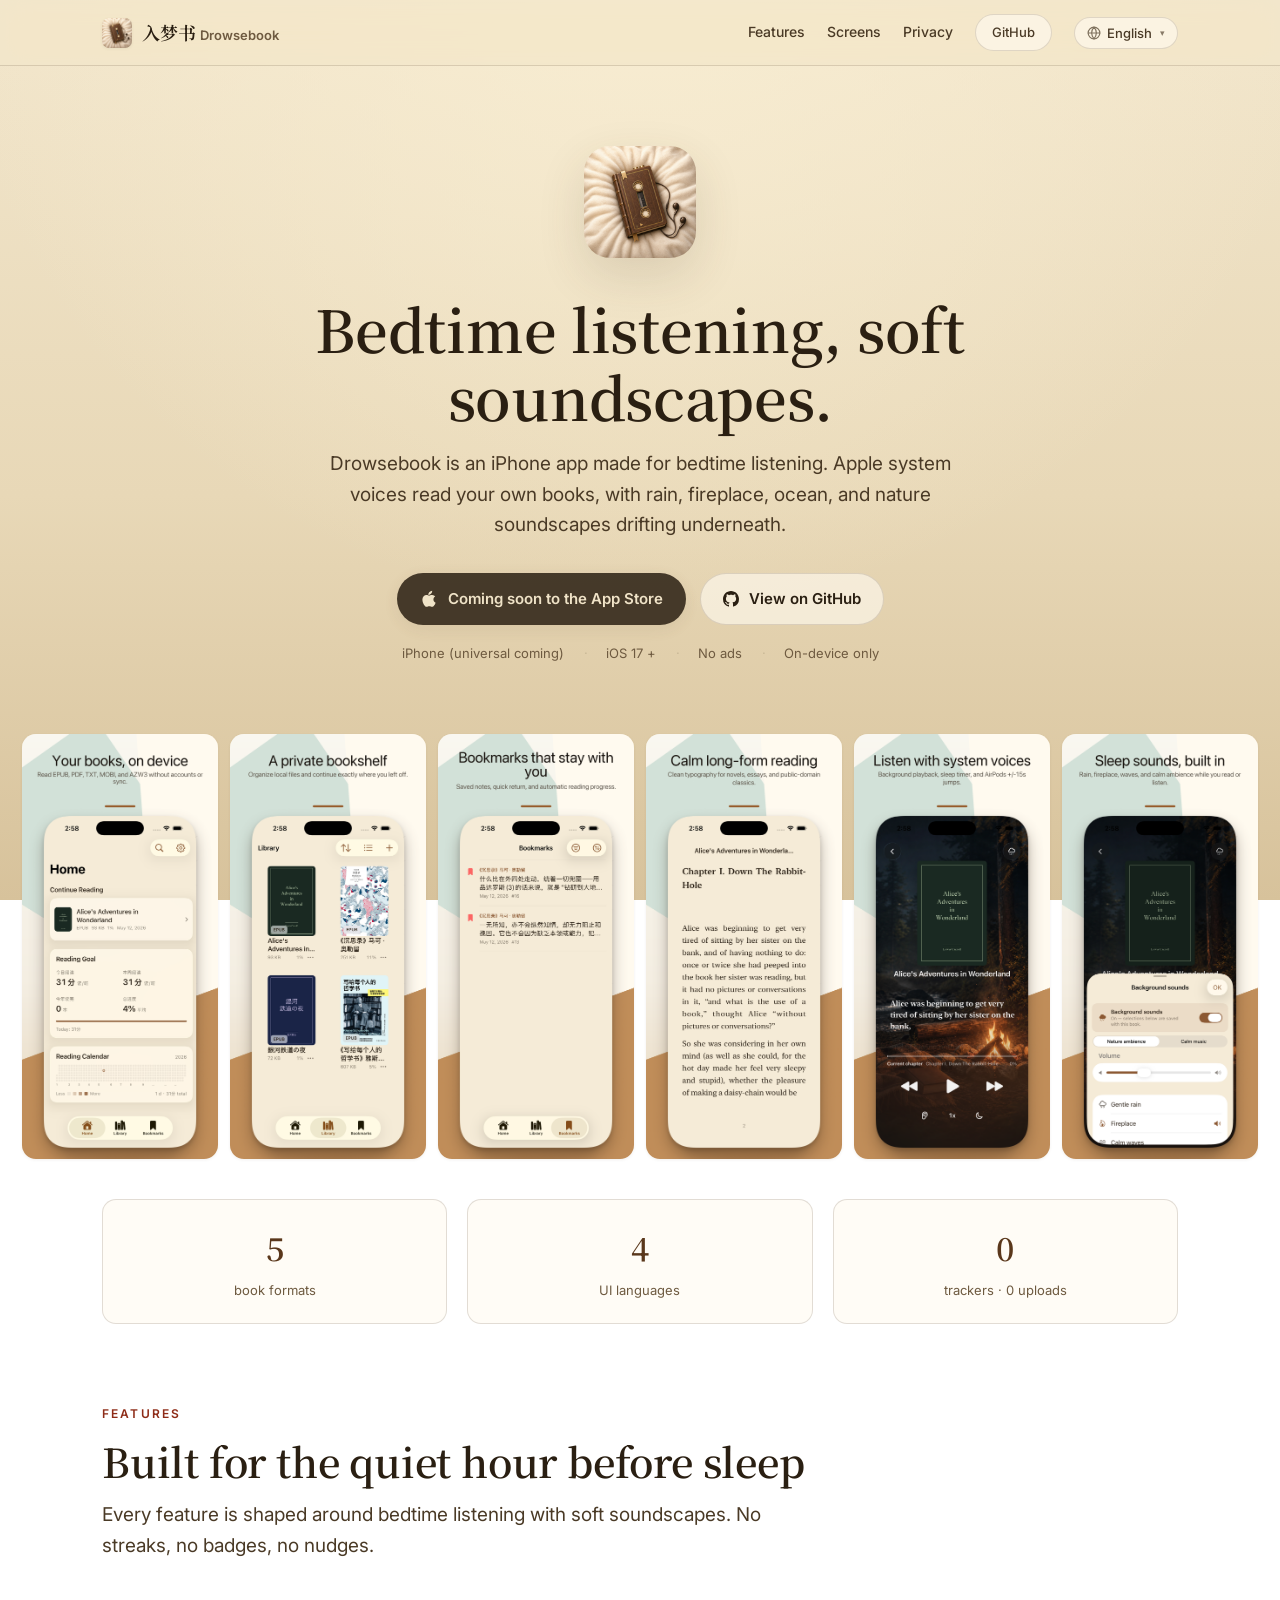
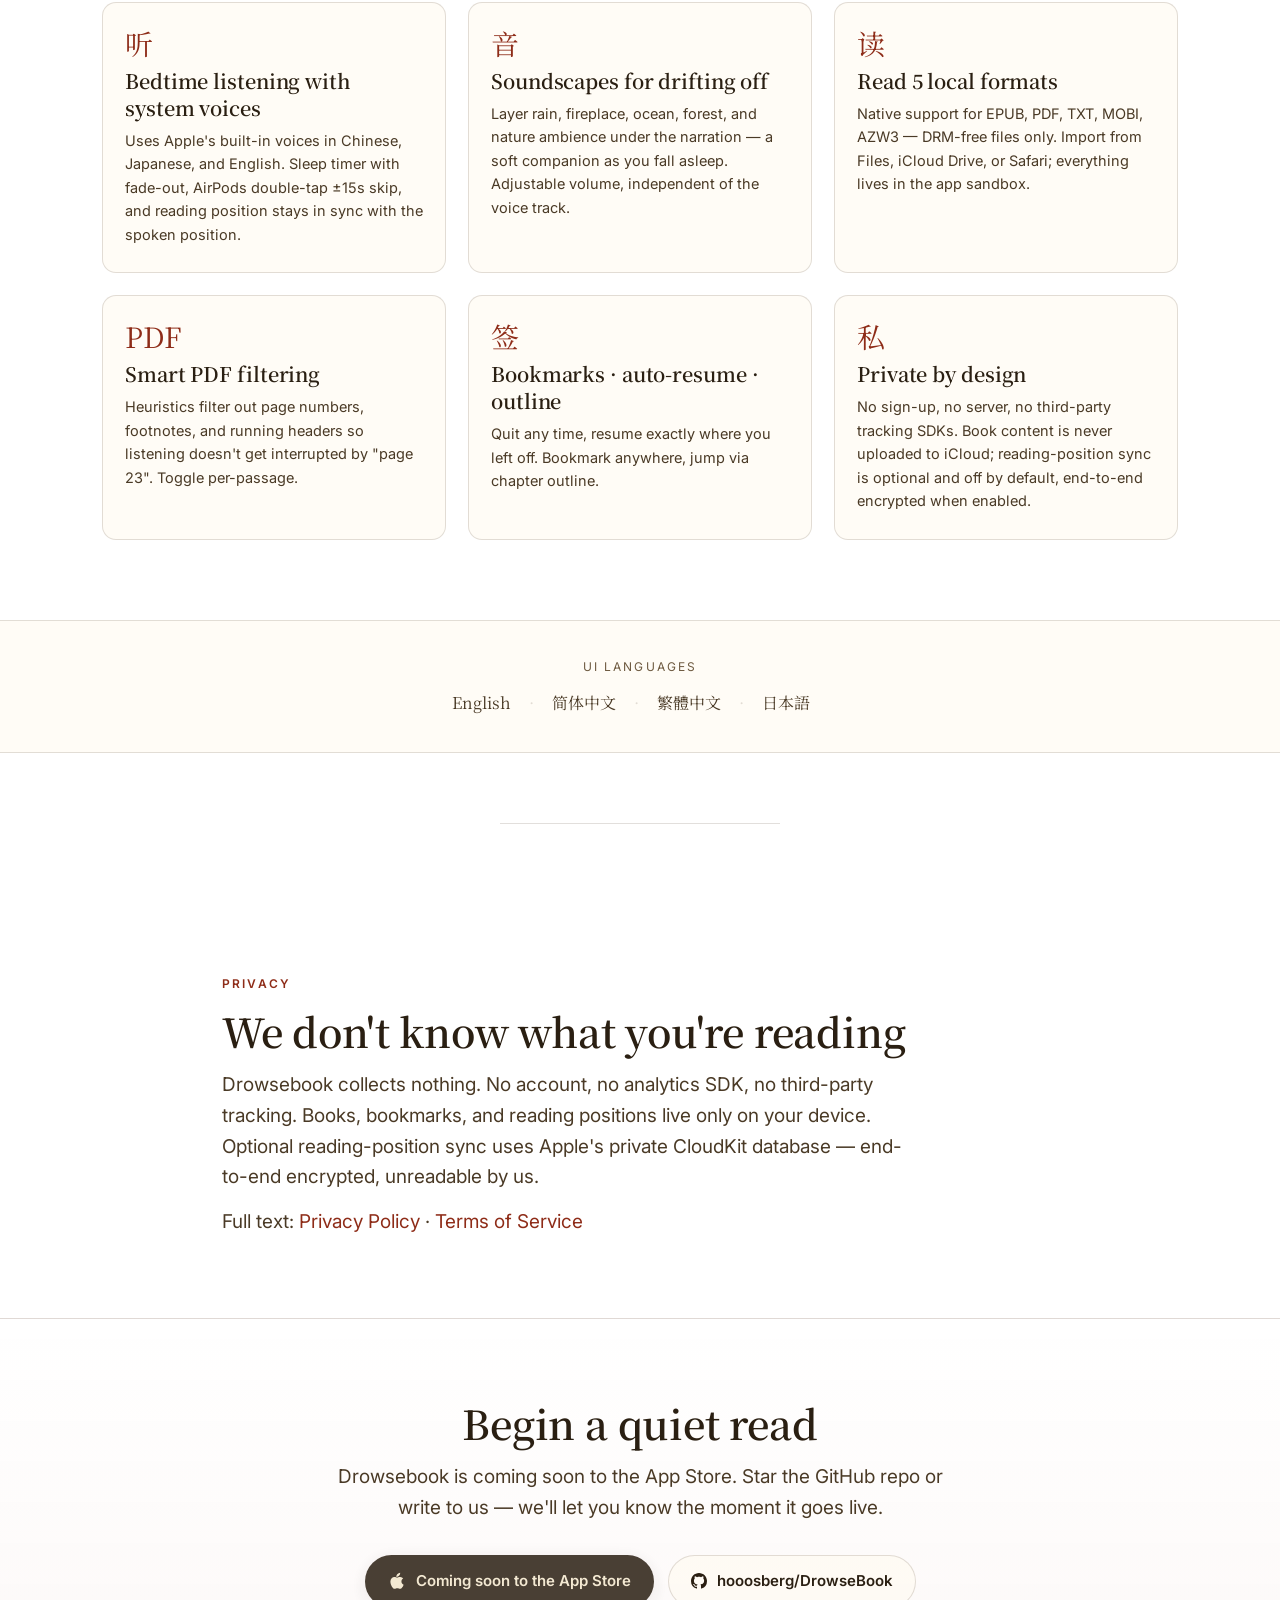
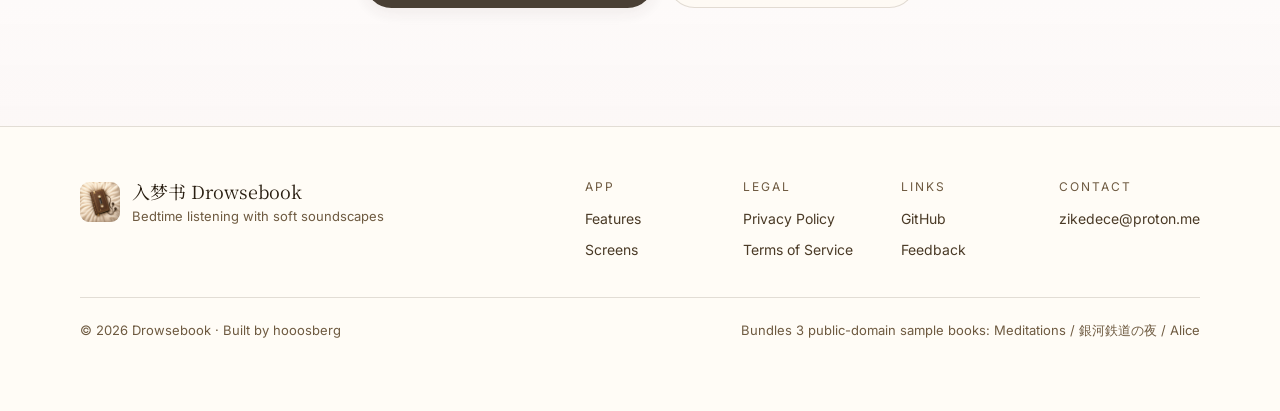
==== commit 09427e0e: "Tighten hero: drop subtitle dupe, drop H1 line 2, shorten lede - Remove the <p class="subtitle"> dup" ====
--- a/index.html
+++ b/index.html
@@ -73,11 +73,9 @@
 <section class="hero" id="top">
   <img src="./icons/app-icon-180.png" alt="Drowsebook app icon" class="hero-icon">
   <h1>
-    <span data-i18n="hero.title.l1">Local reading & listening.</span><br>
-    <span class="glyph" data-i18n="hero.title.l2">One-time purchase, forever.</span>
+    <span data-i18n="hero.title.l1">Bedtime listening, soft soundscapes.</span>
   </h1>
-  <p class="lede" data-i18n="hero.lede">Drowsebook is a quiet iPhone app for reading your own books — EPUB, PDF, TXT, MOBI, AZW3. Listen with Apple system voices, sleep-timer, AirPods ±15s skip. Files stay on your device — no account, no server, no tracking.</p>
-  <p class="subtitle" data-i18n="hero.subtitle">Coming soon to the App Store</p>
+  <p class="lede" data-i18n="hero.lede">Drowsebook is an iPhone app made for bedtime listening. Apple system voices read your own books, with rain, fireplace, ocean, and nature soundscapes drifting underneath.</p>
 
   <div class="cta-row">
     <span class="btn btn-primary" aria-disabled="true" style="opacity:0.85;cursor:default">
